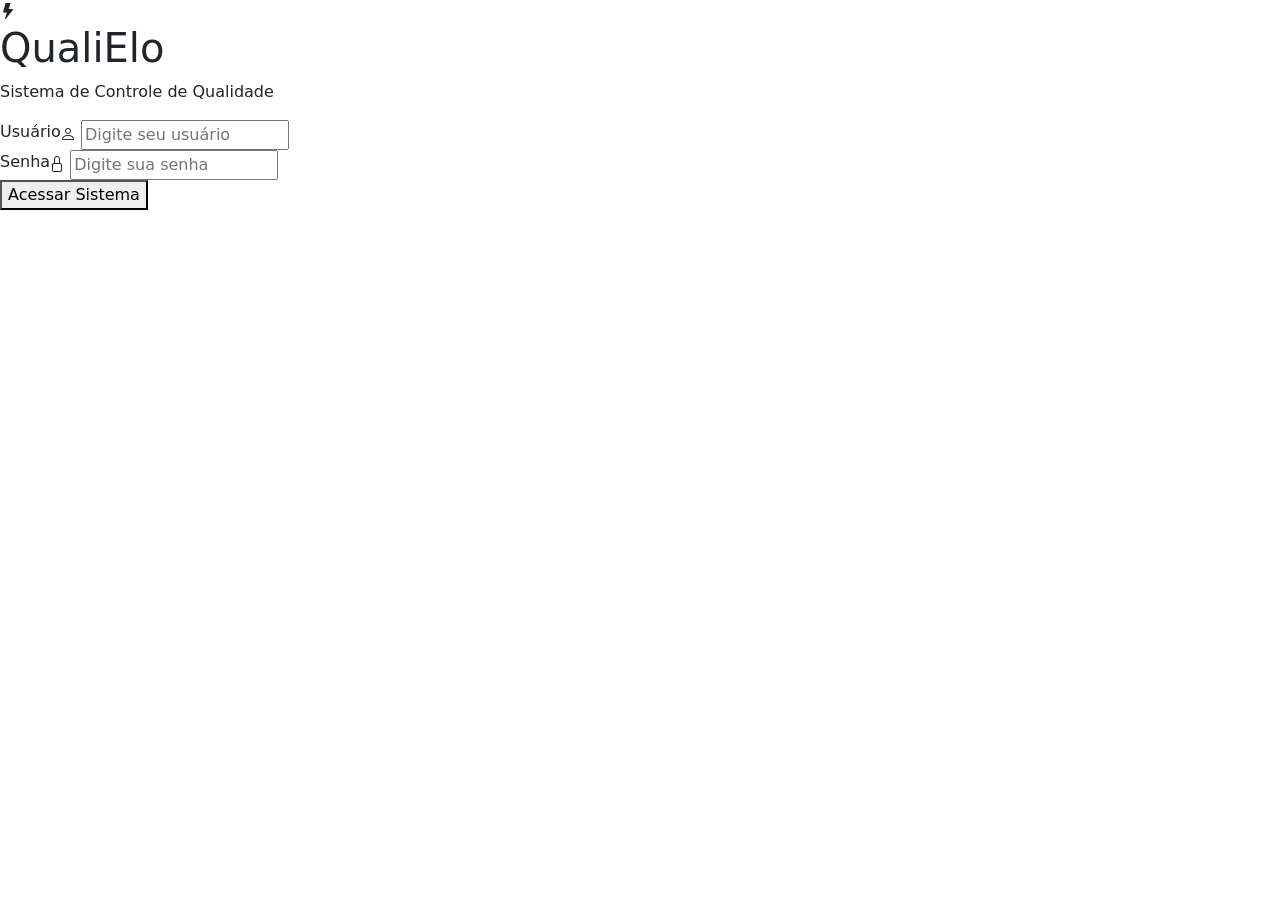
==== index.html @ 74f65fb0 "Add files via upload" ====
<!DOCTYPE html>
<html lang="en">

<head>
    <meta charset="UTF-8">
    <meta name="viewport" content="width=device-width, initial-scale=1.0">
    <title>QualiElo-Login</title>
    <link href="https://cdn.jsdelivr.net/npm/bootstrap@5.3.8/dist/css/bootstrap.min.css" rel="stylesheet"
        integrity="sha384-sRIl4kxILFvY47J16cr9ZwB07vP4J8+LH7qKQnuqkuIAvNWLzeN8tE5YBujZqJLB" crossorigin="anonymous">
    <!-- Bootstrap icon -->
    <link rel="stylesheet" href="https://cdn.jsdelivr.net/npm/bootstrap-icons@1.11.3/font/bootstrap-icons.min.css">
    <link rel="stylesheet" href="css/login.css">
</head>

<body>
    <div class="login-container">

        <div class="logo-box">
            <i class="bi bi-lightning-fill"></i>
        </div>

        <h1>Quali<span>Elo</span></h1>
        <p>Sistema de Controle de Qualidade</p>

      <form action="dashbord.html">

    <!-- USUÁRIO -->
    <div class="input-group">

        <label>Usuário</label>

        <div class="input-box">

            <i class="bi bi-person"></i>

            <input 
                type="text"
                placeholder="Digite seu usuário"
                required
            />

        </div>

    </div>

    <!-- SENHA -->
    <div class="input-group">

        <label>Senha</label>

        <div class="input-box">

            <i class="bi bi-lock"></i>

            <input 
                type="password"
                placeholder="Digite sua senha"
                required
            />

        </div>

    </div>

    <!-- BOTÃO -->
    <button type="submit">
        Acessar Sistema
    </button>

</form>

    </div>

</body>
<script src="https://cdn.jsdelivr.net/npm/bootstrap@5.3.8/dist/js/bootstrap.bundle.min.js"
    integrity="sha384-FKyoEForCGlyvwx9Hj09JcYn3nv7wiPVlz7YYwJrWVcXK/BmnVDxM+D2scQbITxI"
    crossorigin="anonymous"></script>
</body>

</html>
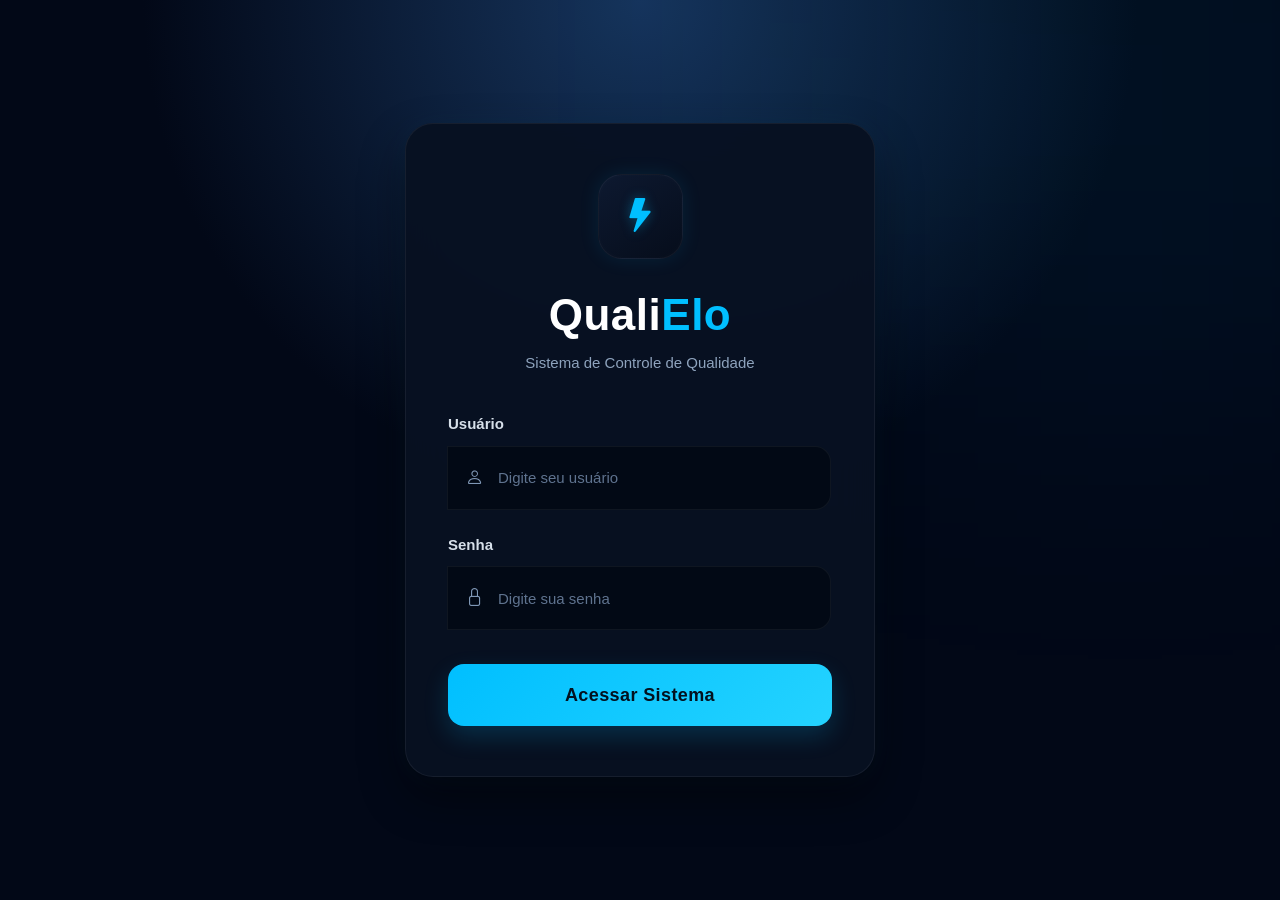
==== commit 2bdf17b0: "ryan's version" ====
--- a/index.html
+++ b/index.html
@@ -1,10 +1,10 @@
 <!DOCTYPE html>
-<html lang="en">
+<html lang="pt-br">
 
 <head>
     <meta charset="UTF-8">
     <meta name="viewport" content="width=device-width, initial-scale=1.0">
-    <title>QualiElo-Login</title>
+    <title>Login</title>
     <link href="https://cdn.jsdelivr.net/npm/bootstrap@5.3.8/dist/css/bootstrap.min.css" rel="stylesheet"
         integrity="sha384-sRIl4kxILFvY47J16cr9ZwB07vP4J8+LH7qKQnuqkuIAvNWLzeN8tE5YBujZqJLB" crossorigin="anonymous">
     <!-- Bootstrap icon -->
@@ -22,7 +22,7 @@
         <h1>Quali<span>Elo</span></h1>
         <p>Sistema de Controle de Qualidade</p>
 
-      <form action="dashbord.html">
+      <form action="GERENTE/dashbord.html">
 
     <!-- USUÁRIO -->
     <div class="input-group">
--- a/css/login.css
+++ b/css/login.css
@@ -0,0 +1,311 @@
+/* =========================
+   RESET GERAL
+========================= */
+* {
+    margin: 0;
+    padding: 0;
+    box-sizing: border-box;
+
+    font-family: "Segoe UI", Arial, sans-serif;
+}
+
+/* =========================
+   FUNDO DA PÁGINA
+========================= */
+body {
+    width: 100%;
+    height: 100vh;
+
+    display: flex;
+    justify-content: center;
+    align-items: center;
+
+    background:
+        radial-gradient(circle at top, #16345c 0%, #020817 45%),
+        #020817;
+
+    overflow: hidden;
+
+    position: relative;
+}
+
+/* EFEITO DE ILUMINAÇÃO */
+body::before {
+    content: "";
+
+    position: absolute;
+
+    width: 550px;
+    height: 550px;
+
+    background: rgba(0, 191, 255, 0.06);
+
+    filter: blur(140px);
+
+    top: -180px;
+    right: -120px;
+}
+
+/* =========================
+   CAIXA PRINCIPAL
+========================= */
+.login-container {
+    position: relative;
+    z-index: 1;
+
+    width: 470px;
+
+    padding: 50px 42px;
+
+    border-radius: 28px;
+
+    background: rgba(8, 17, 34, 0.96);
+
+    border: 1px solid rgba(255, 255, 255, 0.06);
+
+    backdrop-filter: blur(18px);
+
+    box-shadow:
+        0 20px 45px rgba(0, 0, 0, 0.45),
+        0 0 30px rgba(0, 191, 255, 0.06);
+
+    transition: 0.35s ease;
+}
+
+/* EFEITO HOVER */
+.login-container:hover {
+    transform: translateY(-3px);
+
+    box-shadow:
+        0 25px 50px rgba(0, 0, 0, 0.55),
+        0 0 40px rgba(0, 191, 255, 0.08);
+}
+
+/* =========================
+   LOGO / ÍCONE
+========================= */
+.logo-box {
+    width: 85px;
+    height: 85px;
+
+    margin: 0 auto 30px;
+
+    border-radius: 24px;
+
+    display: flex;
+    justify-content: center;
+    align-items: center;
+
+    background: linear-gradient(
+        145deg,
+        rgba(13, 25, 48, 1),
+        rgba(6, 13, 27, 1)
+    );
+
+    border: 1px solid rgba(255, 255, 255, 0.05);
+
+    box-shadow:
+        inset 0 0 10px rgba(255, 255, 255, 0.02),
+        0 0 20px rgba(0, 191, 255, 0.10);
+}
+
+/* ÍCONE */
+.logo-box i {
+    color: #00bfff;
+
+    font-size: 34px;
+
+    text-shadow: 0 0 12px rgba(0, 191, 255, 0.35);
+}
+
+/* =========================
+   TÍTULO
+========================= */
+h1 {
+    text-align: center;
+
+    color: #ffffff;
+
+    font-size: 44px;
+
+    font-weight: 700;
+
+    margin-bottom: 10px;
+
+    letter-spacing: 0.5px;
+}
+
+/* PARTE AZUL */
+h1 span {
+    color: #00bfff;
+}
+
+/* SUBTÍTULO */
+p {
+    text-align: center;
+
+    color: #8ea3bd;
+
+    font-size: 15px;
+
+    line-height: 1.6;
+
+    margin-bottom: 38px;
+}
+
+/* =========================
+   INPUTS
+========================= */
+.input-group {
+    margin-bottom: 24px;
+}
+
+/* LABEL */
+label {
+    display: block;
+
+    margin-bottom: 10px;
+
+    color: #d7e0ea;
+
+    font-size: 15px;
+
+    font-weight: 600;
+}
+
+/* CAIXA DO INPUT */
+.input-box {
+    width: 100%;
+    height: 64px;
+
+    display: flex;
+    align-items: center;
+
+    padding: 0 18px;
+
+    border-radius: 16px;
+
+    background: rgba(3, 10, 22, 0.95);
+
+    border: 1px solid rgba(255, 255, 255, 0.05);
+
+    transition: all 0.3s ease;
+}
+
+/* FOCUS */
+.input-box:focus-within {
+    border-color: rgba(0, 191, 255, 0.45);
+
+    background: rgba(5, 14, 30, 1);
+
+    box-shadow:
+        0 0 0 4px rgba(0, 191, 255, 0.08),
+        0 0 18px rgba(0, 191, 255, 0.12);
+}
+
+/* ÍCONE INPUT */
+.input-box i {
+    color: #7f97b5;
+
+    font-size: 18px;
+
+    margin-right: 14px;
+
+    transition: 0.3s;
+}
+
+/* ÍCONE ATIVO */
+.input-box:focus-within i {
+    color: #00bfff;
+}
+
+/* INPUT */
+.input-box input {
+    width: 100%;
+    height: 100%;
+
+    border: none;
+    outline: none;
+
+    background: transparent;
+
+    color: #ffffff;
+
+    font-size: 15px;
+
+    font-weight: 500;
+}
+
+/* PLACEHOLDER */
+.input-box input::placeholder {
+    color: #5f738f;
+}
+
+/* =========================
+   BOTÃO
+========================= */
+button {
+    width: 100%;
+    height: 62px;
+
+    margin-top: 10px;
+
+    border: none;
+
+    border-radius: 16px;
+
+    background: linear-gradient(
+        135deg,
+        #00bfff,
+        #24d3ff
+    );
+
+    color: #03111f;
+
+    font-size: 18px;
+
+    font-weight: 700;
+
+    letter-spacing: 0.4px;
+
+    cursor: pointer;
+
+    transition: all 0.3s ease;
+
+    box-shadow:
+        0 10px 25px rgba(0, 191, 255, 0.18);
+}
+
+/* HOVER BOTÃO */
+button:hover {
+    transform: translateY(-2px);
+
+    box-shadow:
+        0 14px 30px rgba(0, 191, 255, 0.28);
+}
+
+/* CLICK */
+button:active {
+    transform: scale(0.98);
+}
+
+/* =========================
+   RESPONSIVIDADE
+========================= */
+@media (max-width: 600px) {
+
+    .login-container {
+        width: 92%;
+
+        padding: 40px 28px;
+    }
+
+    h1 {
+        font-size: 36px;
+    }
+
+    .logo-box {
+        width: 75px;
+        height: 75px;
+    }
+}
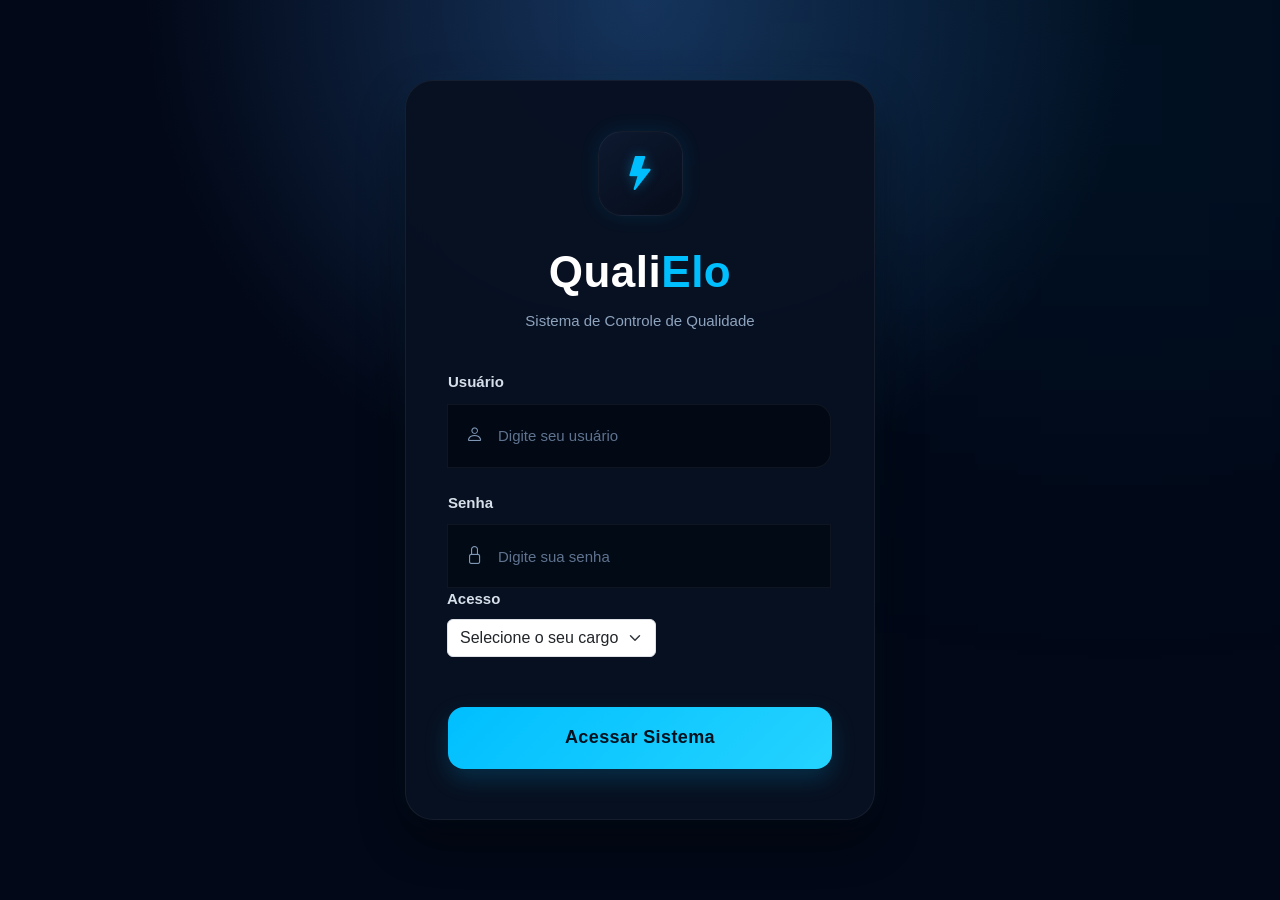
==== commit cfcfc4ff: "Update index.html" ====
--- a/index.html
+++ b/index.html
@@ -1,10 +1,10 @@
 <!DOCTYPE html>
-<html lang="pt-br">
+<html lang="en">
 
 <head>
     <meta charset="UTF-8">
     <meta name="viewport" content="width=device-width, initial-scale=1.0">
-    <title>Login</title>
+    <title>QualiElo-Login</title>
     <link href="https://cdn.jsdelivr.net/npm/bootstrap@5.3.8/dist/css/bootstrap.min.css" rel="stylesheet"
         integrity="sha384-sRIl4kxILFvY47J16cr9ZwB07vP4J8+LH7qKQnuqkuIAvNWLzeN8tE5YBujZqJLB" crossorigin="anonymous">
     <!-- Bootstrap icon -->
@@ -22,7 +22,7 @@
         <h1>Quali<span>Elo</span></h1>
         <p>Sistema de Controle de Qualidade</p>
 
-      <form action="GERENTE/dashbord.html">
+      <form action="dashbord.html">
 
     <!-- USUÁRIO -->
     <div class="input-group">
@@ -59,7 +59,17 @@
             />
 
         </div>
-
+        
+            
+          <div class="mb-3">
+            <label for="assunto" class="form-label">Acesso</label>
+            <select class="form-select" id="acesso">
+              <option selected>Selecione o seu cargo</option>
+              <option value="gerente">GERENTE</option>
+              <option value="inspetor">INSPETOR</option>
+              <option value="lider">LÍDER</option>
+            </select>
+          </div>
     </div>
 
     <!-- BOTÃO -->
@@ -77,4 +87,4 @@
     crossorigin="anonymous"></script>
 </body>
 
-</html>+</html>
